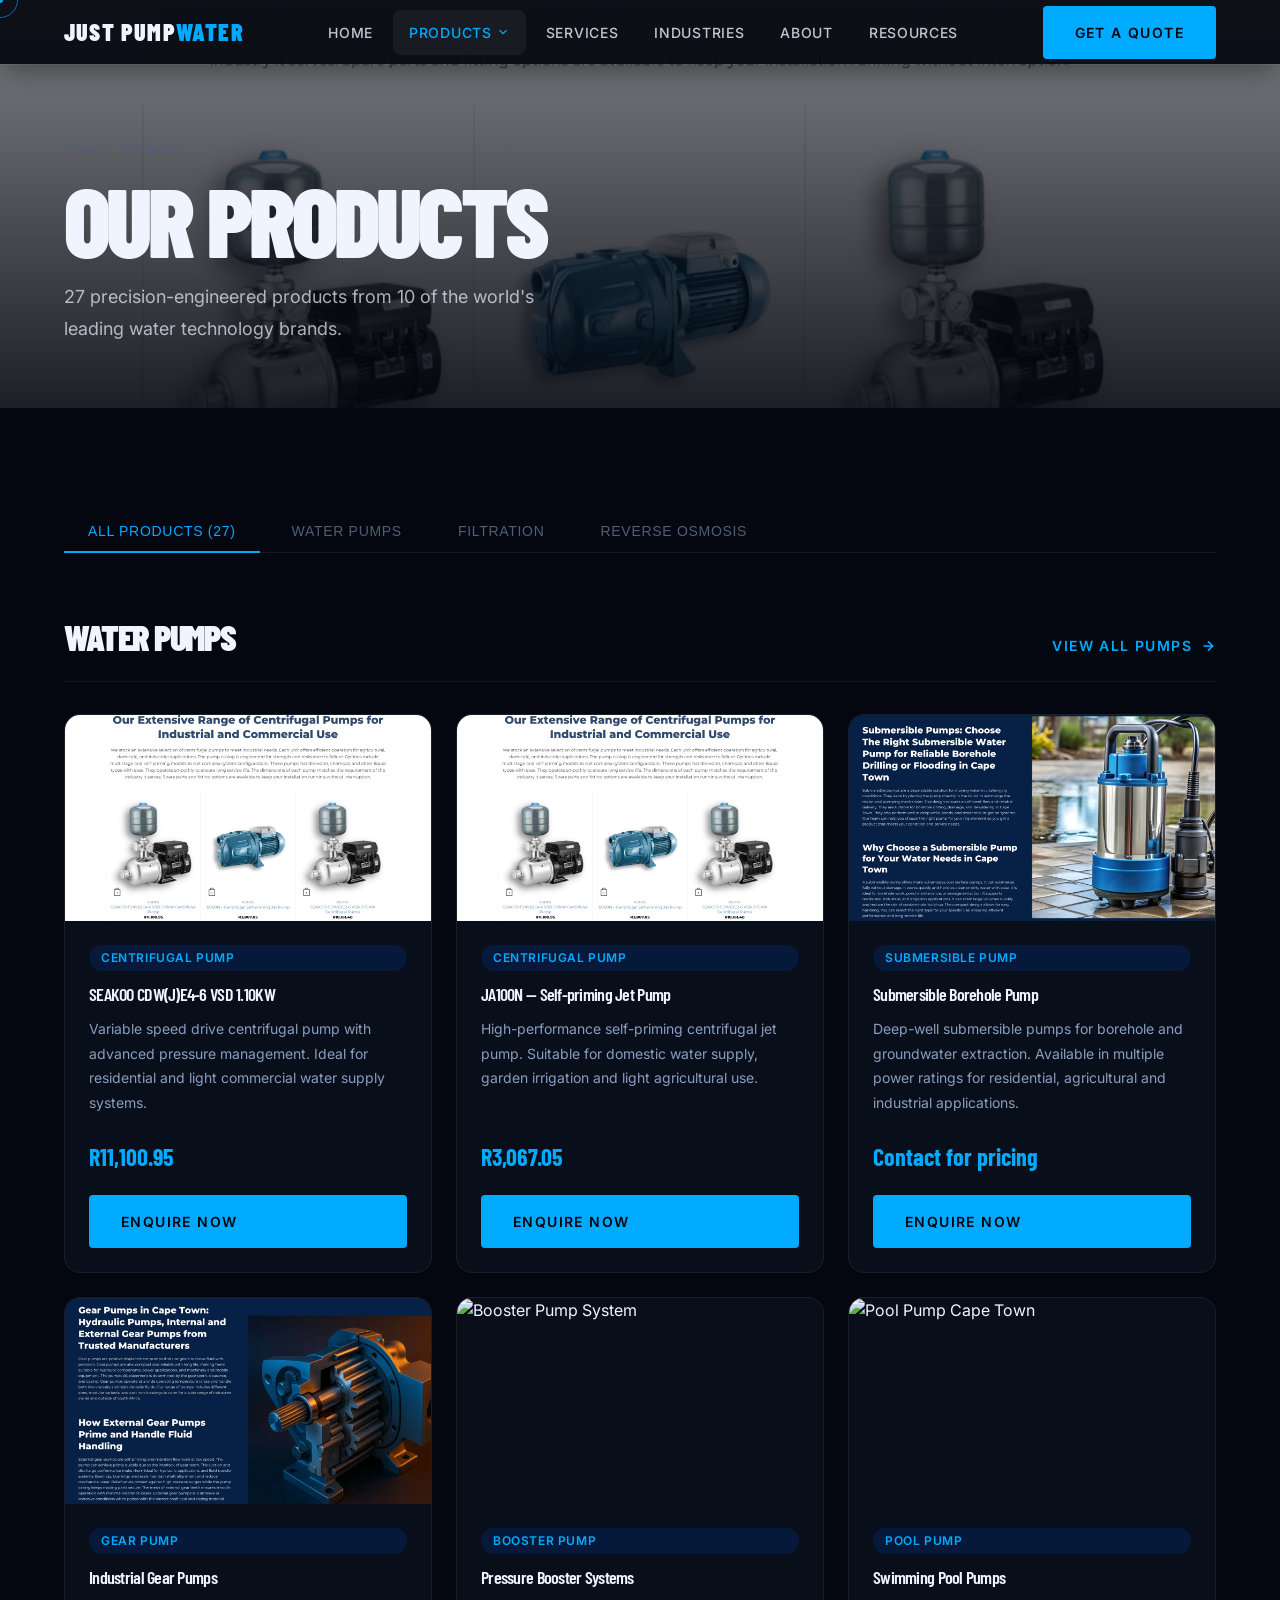
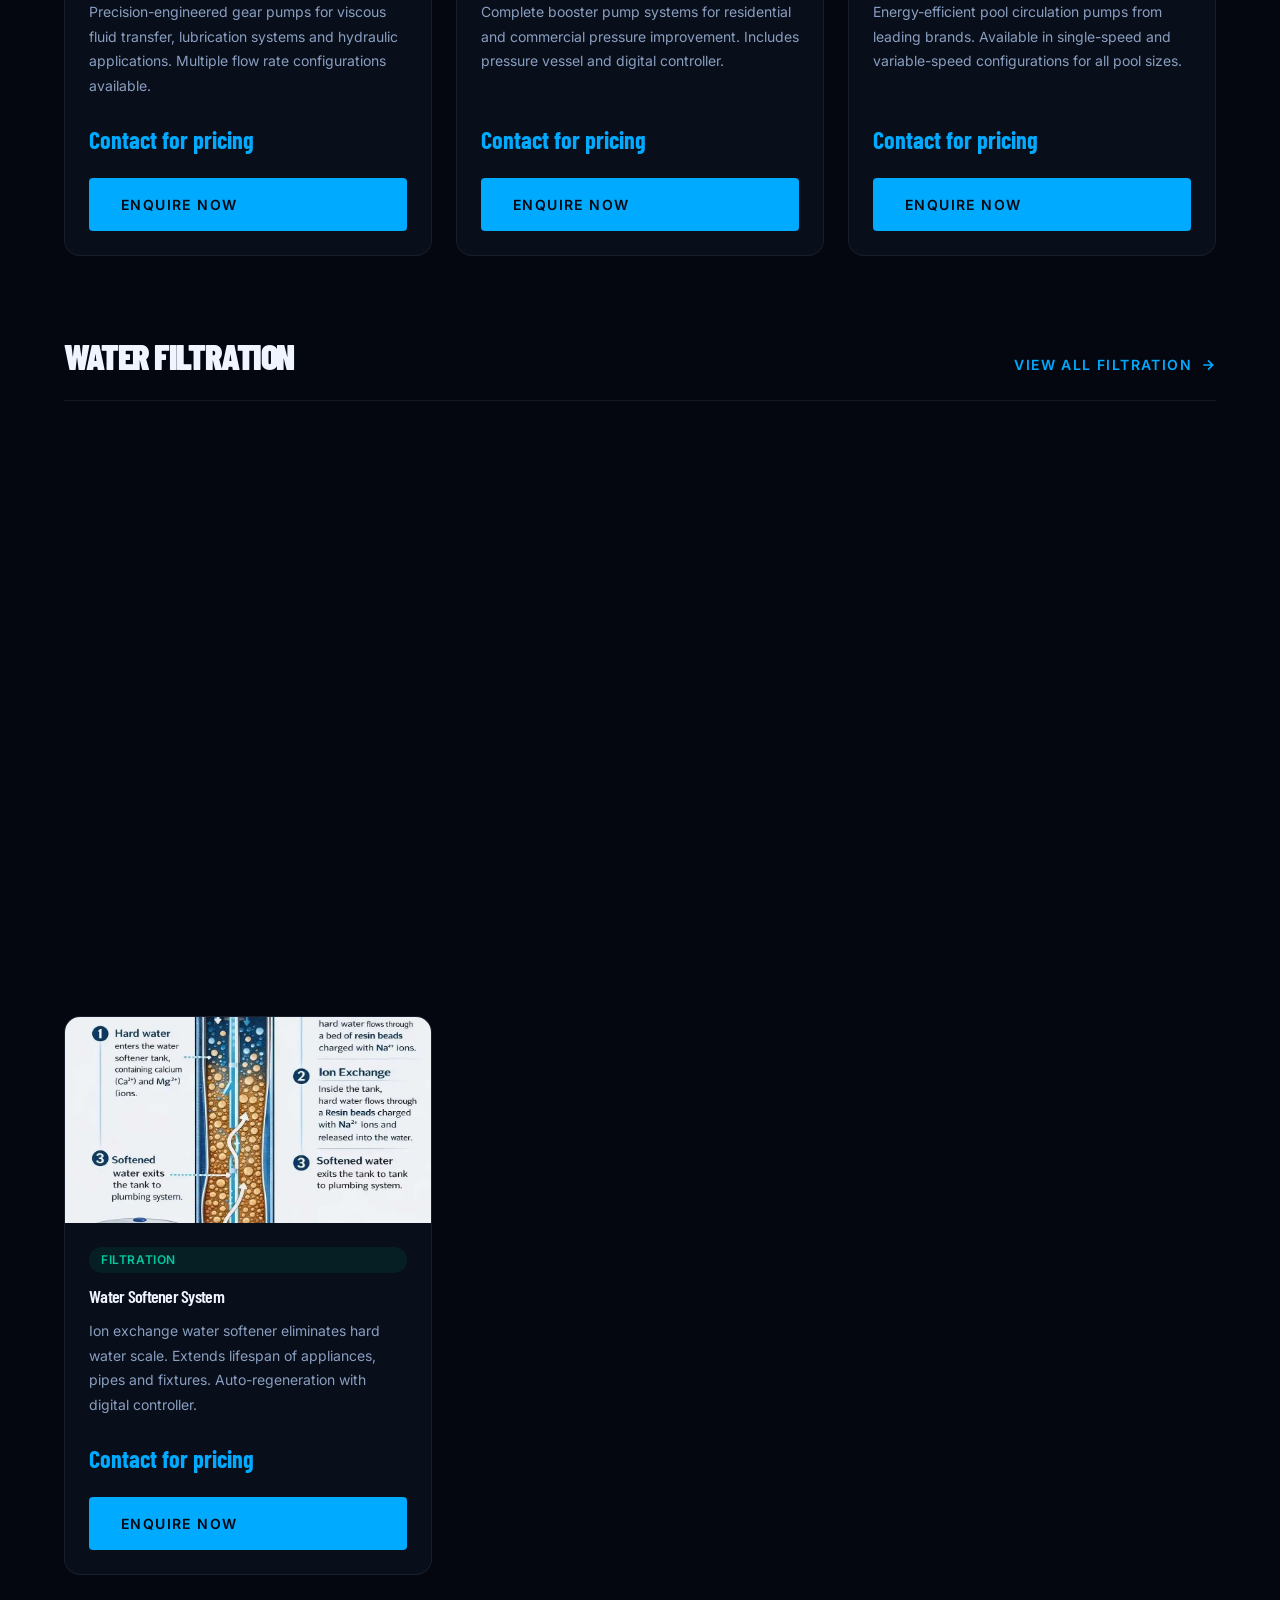
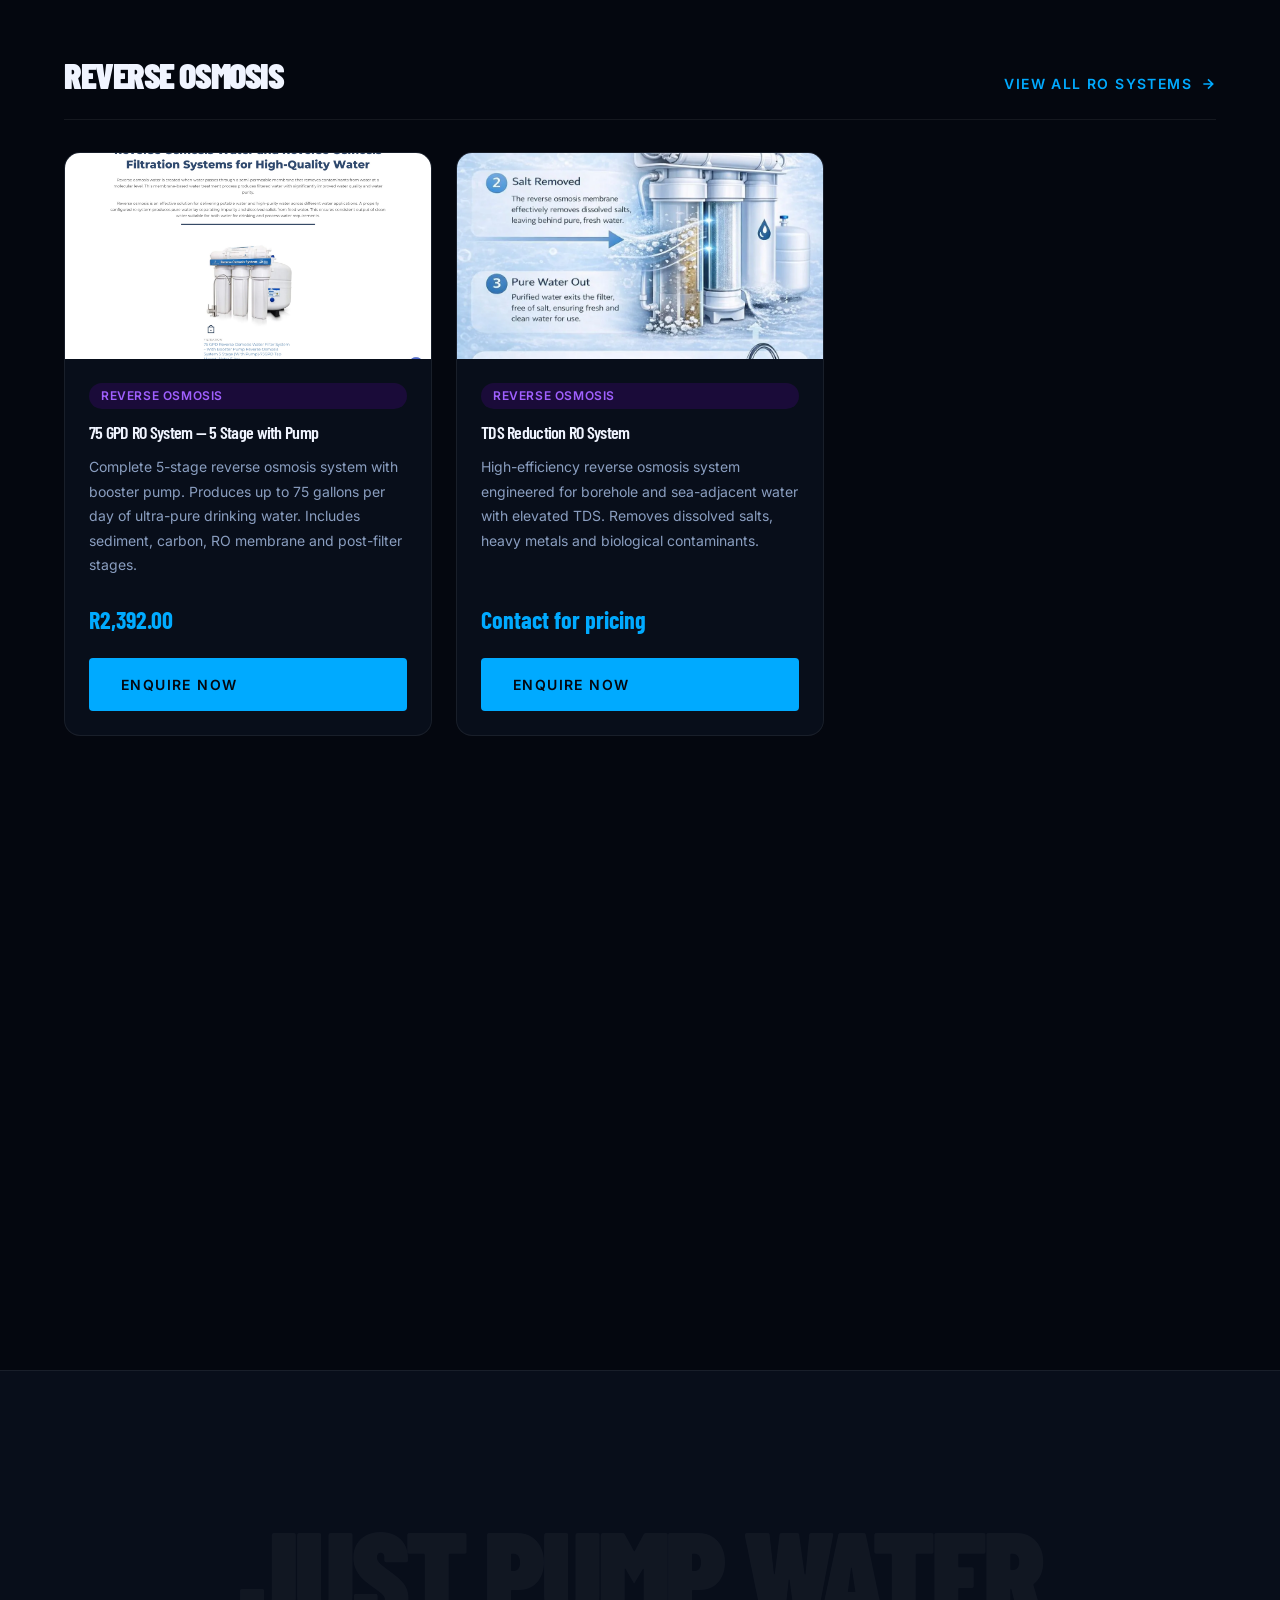
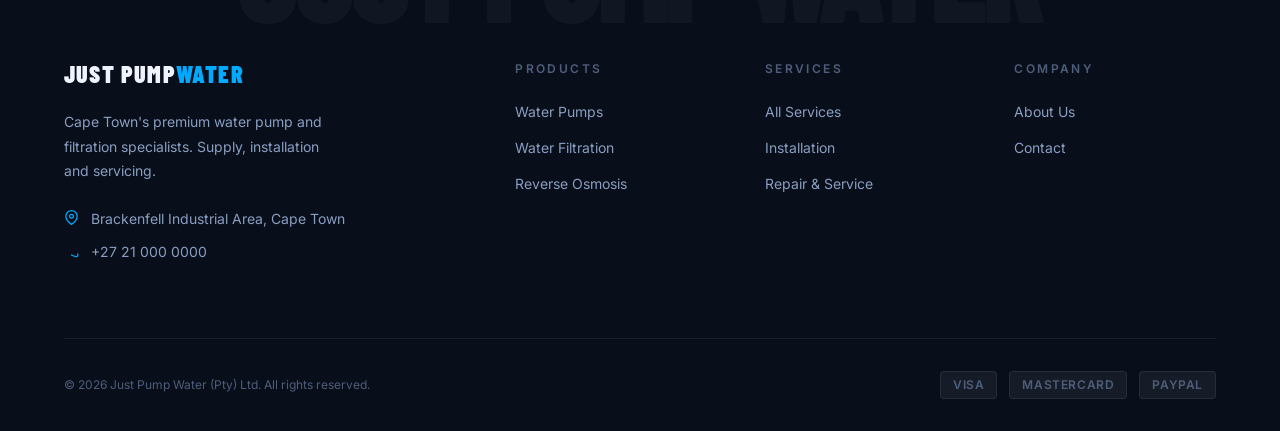
==== pages/products.html @ a29e5e4e "Add files via upload" ====
<!DOCTYPE html>
<html lang="en-ZA">
<head>
  <meta charset="UTF-8" />
  <meta name="viewport" content="width=device-width, initial-scale=1.0" />
  <title>All Products | Just Pump Water — Pumps, Filtration & Reverse Osmosis Cape Town</title>
  <meta name="description" content="Browse Just Pump Water's full product range — water pumps, filtration systems, and reverse osmosis. 27 products from 10 premium brands. Cape Town." />
  <link rel="canonical" href="https://justpumpwater.co.za/pages/products" />
  <link rel="stylesheet" href="../styles/base.css" />
  <link rel="stylesheet" href="../styles/components/navigation.css" />
  <link rel="stylesheet" href="../styles/pages/products.css" />
</head>
<body>

<div class="cursor-dot" aria-hidden="true"></div>
<div class="cursor-ring" aria-hidden="true"></div>

<!-- Header (shared) -->
<header class="site-header is-scrolled" data-header data-nav>
  <div class="container">
    <div class="header-main">
      <a href="../index.html" class="site-logo" aria-label="Just Pump Water — Home">
        <div class="logo-text">JUST PUMP<span>WATER</span></div>
      </a>
      <nav aria-label="Primary navigation">
        <ul class="primary-nav" data-nav-menu role="list">
          <li class="nav-item"><a href="../index.html" class="nav-link">Home</a></li>
          <li class="nav-item" data-dropdown>
            <a href="products.html" class="nav-link is-active" data-dropdown-trigger>Products <svg viewBox="0 0 24 24" fill="none" stroke="currentColor" stroke-width="2"><polyline points="6 9 12 15 18 9"/></svg></a>
            <div class="dropdown-panel is-wide" data-dropdown-panel>
              <a href="pumps.html" class="dropdown-item"><span class="dropdown-item-text"><span class="dropdown-item-label">Water Pumps</span><span class="dropdown-item-desc">Centrifugal, submersible, gear & more</span></span></a>
              <a href="filtration.html" class="dropdown-item"><span class="dropdown-item-text"><span class="dropdown-item-label">Water Filtration</span><span class="dropdown-item-desc">Sediment, carbon, iron removal & more</span></span></a>
              <a href="reverse-osmosis.html" class="dropdown-item"><span class="dropdown-item-text"><span class="dropdown-item-label">Reverse Osmosis</span><span class="dropdown-item-desc">High-purity water filtration systems</span></span></a>
              <a href="products.html" class="dropdown-item"><span class="dropdown-item-text"><span class="dropdown-item-label">Full Catalogue</span><span class="dropdown-item-desc">Browse all 27 products</span></span></a>
            </div>
          </li>
          <li class="nav-item"><a href="services.html" class="nav-link">Services</a></li>
          <li class="nav-item"><a href="industries.html" class="nav-link">Industries</a></li>
          <li class="nav-item"><a href="about.html" class="nav-link">About</a></li>
          <li class="nav-item"><a href="resources.html" class="nav-link">Resources</a></li>
        </ul>
      </nav>
      <div class="header-cta">
        <a href="contact.html" class="btn btn--primary">Get a Quote</a>
        <button class="nav-toggle" data-nav-toggle aria-expanded="false" aria-label="Open menu"><span></span><span></span><span></span></button>
      </div>
    </div>
  </div>
</header>

<div class="mobile-menu-overlay" data-nav-overlay></div>
<nav class="mobile-menu" aria-label="Mobile navigation">
  <div class="mobile-menu-inner">
    <div data-nav-item class="mobile-nav-item"><a href="../index.html" class="mobile-nav-link">Home</a></div>
    <div data-nav-item class="mobile-nav-item"><a href="products.html" class="mobile-nav-link">Products</a></div>
    <div data-nav-item class="mobile-nav-item"><a href="pumps.html" class="mobile-nav-link">Water Pumps</a></div>
    <div data-nav-item class="mobile-nav-item"><a href="filtration.html" class="mobile-nav-link">Filtration</a></div>
    <div data-nav-item class="mobile-nav-item"><a href="services.html" class="mobile-nav-link">Services</a></div>
    <div data-nav-item class="mobile-nav-item"><a href="about.html" class="mobile-nav-link">About</a></div>
    <div data-nav-item class="mobile-nav-item"><a href="contact.html" class="mobile-nav-link">Contact</a></div>
    <div data-nav-item class="mobile-nav-item" style="margin-top:var(--space-8)">
      <a href="contact.html" class="btn btn--primary" style="width:100%;justify-content:center">Get a Quote</a>
    </div>
  </div>
</nav>

<!-- Page Hero -->
<section class="page-hero">
  <div class="page-hero-bg">
    <img src="../website-images/Centrifugal_Pumps_Range.jpeg" alt="" aria-hidden="true" />
    <div class="page-hero-overlay"></div>
  </div>
  <div class="container page-hero-content">
    <nav class="breadcrumb" aria-label="Breadcrumb">
      <a href="../index.html">Home</a>
      <span>›</span>
      <span>Products</span>
    </nav>
    <h1 data-animate="fade-up">Our Products</h1>
    <p data-animate="fade-up" data-delay="100">
      27 precision-engineered products from 10 of the world's leading water technology brands.
    </p>
  </div>
</section>

<!-- Category Filter Tabs -->
<section class="section products-catalogue">
  <div class="container">

    <div class="catalogue-tabs" data-tabs>
      <div class="tab-list" role="tablist">
        <button class="tab-btn" data-tab="all" role="tab" aria-selected="true">All Products (27)</button>
        <button class="tab-btn" data-tab="pumps" role="tab">Water Pumps</button>
        <button class="tab-btn" data-tab="filtration" role="tab">Filtration</button>
        <button class="tab-btn" data-tab="ro" role="tab">Reverse Osmosis</button>
      </div>
    </div>

    <!-- PUMPS CATEGORY -->
    <div class="catalogue-section" id="pumps" data-animate="fade-up">
      <div class="catalogue-section-header">
        <h2>Water Pumps</h2>
        <a href="pumps.html" class="btn-arrow">
          View All Pumps
          <svg width="16" height="16" viewBox="0 0 24 24" fill="none" stroke="currentColor" stroke-width="2.5"><path d="M5 12h14M12 5l7 7-7 7"/></svg>
        </a>
      </div>

      <div class="products-grid-full" data-stagger="fade-up" data-stagger-delay="60">

        <div class="product-full-card">
          <div class="product-full-media">
            <img src="../website-images/Centrifugal_Pumps_Range.jpeg" alt="SEAKOO CDW(J)E4-6 VSD Centrifugal Pump" loading="lazy" />
          </div>
          <div class="product-full-body">
            <span class="product-full-badge">Centrifugal Pump</span>
            <h3>SEAKOO CDW(J)E4-6 VSD 1.10KW</h3>
            <p>Variable speed drive centrifugal pump with advanced pressure management. Ideal for residential and light commercial water supply systems.</p>
            <div class="product-full-price">R11,100.95</div>
            <a href="contact.html?product=seakoo-cdw-e4" class="btn btn--primary">Enquire Now</a>
          </div>
        </div>

        <div class="product-full-card">
          <div class="product-full-media">
            <img src="../website-images/Centrifugal_Pumps_Range.jpeg" alt="JA100N Self-priming Centrifugal Jet Pump" loading="lazy" />
          </div>
          <div class="product-full-body">
            <span class="product-full-badge">Centrifugal Pump</span>
            <h3>JA100N — Self-priming Jet Pump</h3>
            <p>High-performance self-priming centrifugal jet pump. Suitable for domestic water supply, garden irrigation and light agricultural use.</p>
            <div class="product-full-price">R3,067.05</div>
            <a href="contact.html?product=ja100n" class="btn btn--primary">Enquire Now</a>
          </div>
        </div>

        <div class="product-full-card">
          <div class="product-full-media">
            <img src="../website-images/Submersible_Pumps_Cape_Town.jpeg" alt="Submersible Pump Cape Town" loading="lazy" />
          </div>
          <div class="product-full-body">
            <span class="product-full-badge">Submersible Pump</span>
            <h3>Submersible Borehole Pump</h3>
            <p>Deep-well submersible pumps for borehole and groundwater extraction. Available in multiple power ratings for residential, agricultural and industrial applications.</p>
            <div class="product-full-price">Contact for pricing</div>
            <a href="contact.html?product=submersible" class="btn btn--primary">Enquire Now</a>
          </div>
        </div>

        <div class="product-full-card">
          <div class="product-full-media">
            <img src="../website-images/Gear_Pumps_Cape_Town.jpeg" alt="Gear Pump Cape Town" loading="lazy" />
          </div>
          <div class="product-full-body">
            <span class="product-full-badge">Gear Pump</span>
            <h3>Industrial Gear Pumps</h3>
            <p>Precision-engineered gear pumps for viscous fluid transfer, lubrication systems and hydraulic applications. Multiple flow rate configurations available.</p>
            <div class="product-full-price">Contact for pricing</div>
            <a href="contact.html?product=gear-pump" class="btn btn--primary">Enquire Now</a>
          </div>
        </div>

        <div class="product-full-card">
          <div class="product-full-media">
            <img src="../website-images/Booster_Pump_System.jpeg" alt="Booster Pump System" loading="lazy" />
          </div>
          <div class="product-full-body">
            <span class="product-full-badge">Booster Pump</span>
            <h3>Pressure Booster Systems</h3>
            <p>Complete booster pump systems for residential and commercial pressure improvement. Includes pressure vessel and digital controller.</p>
            <div class="product-full-price">Contact for pricing</div>
            <a href="contact.html?product=booster" class="btn btn--primary">Enquire Now</a>
          </div>
        </div>

        <div class="product-full-card">
          <div class="product-full-media">
            <img src="../website-images/Pool_Pump_Cape_Town.jpeg" alt="Pool Pump Cape Town" loading="lazy" />
          </div>
          <div class="product-full-body">
            <span class="product-full-badge">Pool Pump</span>
            <h3>Swimming Pool Pumps</h3>
            <p>Energy-efficient pool circulation pumps from leading brands. Available in single-speed and variable-speed configurations for all pool sizes.</p>
            <div class="product-full-price">Contact for pricing</div>
            <a href="contact.html?product=pool-pump" class="btn btn--primary">Enquire Now</a>
          </div>
        </div>

      </div>
    </div>

    <!-- FILTRATION CATEGORY -->
    <div class="catalogue-section" id="filtration" data-animate="fade-up">
      <div class="catalogue-section-header">
        <h2>Water Filtration</h2>
        <a href="filtration.html" class="btn-arrow">
          View All Filtration
          <svg width="16" height="16" viewBox="0 0 24 24" fill="none" stroke="currentColor" stroke-width="2.5"><path d="M5 12h14M12 5l7 7-7 7"/></svg>
        </a>
      </div>

      <div class="products-grid-full" data-stagger="fade-up" data-stagger-delay="60">

        <div class="product-full-card">
          <div class="product-full-media">
            <img src="../website-images/Iron_Removal_Filter.webp" alt="Iron Removal Filter" loading="lazy" />
          </div>
          <div class="product-full-body">
            <span class="product-full-badge product-full-badge--filtration">Filtration</span>
            <h3>Iron Removal Filter</h3>
            <p>Oxidising media filter removes dissolved iron, manganese and hydrogen sulphide from borehole water. Restores water clarity and protects downstream equipment.</p>
            <div class="product-full-price">Contact for pricing</div>
            <a href="contact.html?product=iron-removal" class="btn btn--primary">Enquire Now</a>
          </div>
        </div>

        <div class="product-full-card">
          <div class="product-full-media">
            <img src="../website-images/Sediment_Water_Filters.webp" alt="Sediment Water Filters" loading="lazy" />
          </div>
          <div class="product-full-body">
            <span class="product-full-badge product-full-badge--filtration">Filtration</span>
            <h3>Pleated Sediment Filters — 5 Micron</h3>
            <p>High-capacity pleated sediment filter cartridges. Removes particles, silt, sand and rust. Available in 5, 10, 20 and 50 micron ratings.</p>
            <div class="product-full-price">From R52.90</div>
            <a href="contact.html?product=sediment-filter" class="btn btn--primary">Enquire Now</a>
          </div>
        </div>

        <div class="product-full-card">
          <div class="product-full-media">
            <img src="../website-images/Activated_Carbon_Filter_Layers.jpeg" alt="Activated Carbon Filter" loading="lazy" />
          </div>
          <div class="product-full-body">
            <span class="product-full-badge product-full-badge--filtration">Filtration</span>
            <h3>Activated Carbon Block Filter</h3>
            <p>Multi-layer activated carbon filter removes chlorine, chloramines, taste, odour and organic compounds. Improves water quality for drinking and cooking.</p>
            <div class="product-full-price">Contact for pricing</div>
            <a href="contact.html?product=carbon-filter" class="btn btn--primary">Enquire Now</a>
          </div>
        </div>

        <div class="product-full-card">
          <div class="product-full-media">
            <img src="../website-images/Water_Softener_How_It_Works.webp" alt="Water Softener" loading="lazy" />
          </div>
          <div class="product-full-body">
            <span class="product-full-badge product-full-badge--filtration">Filtration</span>
            <h3>Water Softener System</h3>
            <p>Ion exchange water softener eliminates hard water scale. Extends lifespan of appliances, pipes and fixtures. Auto-regeneration with digital controller.</p>
            <div class="product-full-price">Contact for pricing</div>
            <a href="contact.html?product=water-softener" class="btn btn--primary">Enquire Now</a>
          </div>
        </div>

      </div>
    </div>

    <!-- REVERSE OSMOSIS CATEGORY -->
    <div class="catalogue-section" id="reverse-osmosis-section" data-animate="fade-up">
      <div class="catalogue-section-header">
        <h2>Reverse Osmosis</h2>
        <a href="reverse-osmosis.html" class="btn-arrow">
          View All RO Systems
          <svg width="16" height="16" viewBox="0 0 24 24" fill="none" stroke="currentColor" stroke-width="2.5"><path d="M5 12h14M12 5l7 7-7 7"/></svg>
        </a>
      </div>

      <div class="products-grid-full" data-stagger="fade-up" data-stagger-delay="60">

        <div class="product-full-card">
          <div class="product-full-media">
            <img src="../website-images/Reverse_Osmosis_System_75GPD.jpeg" alt="75 GPD Reverse Osmosis System" loading="lazy" />
          </div>
          <div class="product-full-body">
            <span class="product-full-badge product-full-badge--ro">Reverse Osmosis</span>
            <h3>75 GPD RO System — 5 Stage with Pump</h3>
            <p>Complete 5-stage reverse osmosis system with booster pump. Produces up to 75 gallons per day of ultra-pure drinking water. Includes sediment, carbon, RO membrane and post-filter stages.</p>
            <div class="product-full-price">R2,392.00</div>
            <a href="contact.html?product=ro-75gpd" class="btn btn--primary">Enquire Now</a>
          </div>
        </div>

        <div class="product-full-card">
          <div class="product-full-media">
            <img src="../website-images/Reverse_Osmosis_Salt_Removal.webp" alt="Reverse Osmosis Salt Removal" loading="lazy" />
          </div>
          <div class="product-full-body">
            <span class="product-full-badge product-full-badge--ro">Reverse Osmosis</span>
            <h3>TDS Reduction RO System</h3>
            <p>High-efficiency reverse osmosis system engineered for borehole and sea-adjacent water with elevated TDS. Removes dissolved salts, heavy metals and biological contaminants.</p>
            <div class="product-full-price">Contact for pricing</div>
            <a href="contact.html?product=ro-tds" class="btn btn--primary">Enquire Now</a>
          </div>
        </div>

      </div>
    </div>

  </div>
</section>

<!-- CTA -->
<section class="section section--dark" style="text-align:center">
  <div class="container" style="max-width:640px">
    <span class="label" data-animate="fade-up">Not sure what you need?</span>
    <h2 data-animate="fade-up" data-delay="100">We'll Help You Choose</h2>
    <p data-animate="fade-up" data-delay="200" style="color:var(--color-text-secondary);margin:var(--space-4) 0 var(--space-8)">
      Our technical team has 20+ years of experience matching the right products to
      each application. Get in touch for a free consultation.
    </p>
    <a href="contact.html" class="btn btn--primary btn--lg" data-animate="fade-up" data-delay="300">Get Free Technical Advice</a>
  </div>
</section>

<!-- Footer -->
<footer class="site-footer">
  <div class="footer-statement" aria-hidden="true"><div class="footer-statement-text">JUST PUMP WATER</div></div>
  <div class="container">
    <div class="footer-grid">
      <div class="footer-brand-col">
        <div class="logo-text" style="margin-bottom:var(--space-6)">JUST PUMP<span>WATER</span></div>
        <p class="footer-tagline">Cape Town's premium water pump and filtration specialists. Supply, installation and servicing.</p>
        <div>
          <div class="footer-contact-item"><svg width="15" height="15" viewBox="0 0 24 24" fill="none" stroke="currentColor" stroke-width="2"><path d="M21 10c0 7-9 13-9 13s-9-6-9-13a9 9 0 0118 0z"/><circle cx="12" cy="10" r="3"/></svg>Brackenfell Industrial Area, Cape Town</div>
          <div class="footer-contact-item"><svg width="15" height="15" viewBox="0 0 24 24" fill="none" stroke="currentColor" stroke-width="2"><path d="M22 16.92v3a2 2 0 01-2.18 2 19.79 19.79 0 01-8.63-3.07"/></svg><a href="tel:+27210000000">+27 21 000 0000</a></div>
        </div>
      </div>
      <div>
        <h3 class="footer-col-title">Products</h3>
        <ul class="footer-links">
          <li><a href="pumps.html">Water Pumps</a></li>
          <li><a href="filtration.html">Water Filtration</a></li>
          <li><a href="reverse-osmosis.html">Reverse Osmosis</a></li>
        </ul>
      </div>
      <div>
        <h3 class="footer-col-title">Services</h3>
        <ul class="footer-links">
          <li><a href="services.html">All Services</a></li>
          <li><a href="services.html#installation">Installation</a></li>
          <li><a href="services.html#repair">Repair & Service</a></li>
        </ul>
      </div>
      <div>
        <h3 class="footer-col-title">Company</h3>
        <ul class="footer-links">
          <li><a href="about.html">About Us</a></li>
          <li><a href="contact.html">Contact</a></li>
        </ul>
      </div>
    </div>
    <div class="footer-bottom">
      <p class="footer-copy">© 2026 Just Pump Water (Pty) Ltd. All rights reserved.</p>
      <div class="footer-payment">
        <span class="payment-badge">VISA</span>
        <span class="payment-badge">MASTERCARD</span>
        <span class="payment-badge">PAYPAL</span>
      </div>
    </div>
  </div>
</footer>

<a href="https://wa.me/27210000000" class="whatsapp-float" data-whatsapp target="_blank" rel="noopener" aria-label="Chat on WhatsApp">
  <svg width="26" height="26" viewBox="0 0 24 24" fill="currentColor"><path d="M17.472 14.382c-.297-.149-1.758-.867-2.03-.967-.273-.099-.471-.148-.67.15-.197.297-.767.966-.94 1.164-.173.199-.347.223-.644.075-.297-.15-1.255-.463-2.39-1.475-.883-.788-1.48-1.761-1.653-2.059-.173-.297-.018-.458.13-.606.134-.133.298-.347.446-.52.149-.174.198-.298.298-.497.099-.198.05-.371-.025-.52-.075-.149-.669-1.612-.916-2.207-.242-.579-.487-.5-.669-.51-.173-.008-.371-.01-.57-.01-.198 0-.52.074-.792.372-.272.297-1.04 1.016-1.04 2.479 0 1.462 1.065 2.875 1.213 3.074.149.198 2.096 3.2 5.077 4.487.709.306 1.262.489 1.694.625.712.227 1.36.195 1.871.118.571-.085 1.758-.719 2.006-1.413.248-.694.248-1.289.173-1.413-.074-.124-.272-.198-.57-.347m-5.421 7.403h-.004a9.87 9.87 0 01-5.031-1.378l-.361-.214-3.741.982.998-3.648-.235-.374a9.86 9.86 0 01-1.51-5.26c.001-5.45 4.436-9.884 9.888-9.884 2.64 0 5.122 1.03 6.988 2.898a9.825 9.825 0 012.893 6.994c-.003 5.45-4.437 9.884-9.885 9.884m8.413-18.297A11.815 11.815 0 0012.05 0C5.495 0 .16 5.335.157 11.892c0 2.096.547 4.142 1.588 5.945L.057 24l6.305-1.654a11.882 11.882 0 005.683 1.448h.005c6.554 0 11.89-5.335 11.893-11.893a11.821 11.821 0 00-3.48-8.413z"/></svg>
</a>

<script src="../scripts/scroll-animations.js" type="module"></script>
<script src="../scripts/navigation.js" type="module"></script>
<script src="../scripts/main.js" type="module"></script>
</body>
</html>
---- styles/base.css ----
/**
 * base.css
 * Just Pump Water — Base Reset & Global Styles
 */

@import url('https://fonts.googleapis.com/css2?family=Barlow+Condensed:ital,wght@0,300;0,400;0,600;0,700;0,900;1,700&family=Inter:wght@300;400;500;600;700&display=swap');
@import './design-tokens.css';

/* ─── Reset ──────────────────────────────────────────────────── */

*, *::before, *::after {
  box-sizing: border-box;
  margin: 0;
  padding: 0;
}

html {
  font-size: 16px;
  scroll-behavior: smooth;
  -webkit-text-size-adjust: 100%;
  text-rendering: optimizeLegibility;
  -webkit-font-smoothing: antialiased;
  -moz-osx-font-smoothing: grayscale;
}

body {
  font-family: var(--font-body);
  font-size: var(--text-base);
  font-weight: var(--weight-regular);
  line-height: var(--leading-normal);
  color: var(--color-text);
  background-color: var(--color-bg);
  overflow-x: hidden;
  cursor: none; /* Custom cursor active */
}

/* ─── Custom Cursor ───────────────────────────────────────────── */

.cursor-dot,
.cursor-ring {
  position: fixed;
  top: 0;
  left: 0;
  pointer-events: none;
  z-index: var(--z-toast);
  transform: translate(-50%, -50%);
  transition: opacity var(--duration-base) var(--ease-out);
}

.cursor-dot {
  width: 6px;
  height: 6px;
  background: var(--color-accent);
  border-radius: var(--radius-full);
}

.cursor-ring {
  width: 36px;
  height: 36px;
  border: 1.5px solid rgba(0, 170, 255, 0.6);
  border-radius: var(--radius-full);
  transition: width var(--duration-base) var(--ease-out),
              height var(--duration-base) var(--ease-out),
              background var(--duration-base) var(--ease-out),
              opacity var(--duration-base) var(--ease-out);
}

.cursor-ring.cursor-hover {
  width: 60px;
  height: 60px;
  background: rgba(0, 170, 255, 0.08);
  border-color: var(--color-accent);
}

body:not(.cursor-active) .cursor-dot,
body:not(.cursor-active) .cursor-ring {
  opacity: 0;
}

/* ─── Selection ───────────────────────────────────────────────── */

::selection {
  background: var(--color-accent);
  color: var(--color-bg);
}

/* ─── Scrollbar ───────────────────────────────────────────────── */

::-webkit-scrollbar {
  width: 6px;
}

::-webkit-scrollbar-track {
  background: var(--color-surface);
}

::-webkit-scrollbar-thumb {
  background: var(--color-brand);
  border-radius: var(--radius-full);
}

::-webkit-scrollbar-thumb:hover {
  background: var(--color-accent);
}

/* ─── Typography ──────────────────────────────────────────────── */

h1, h2, h3, h4, h5, h6 {
  font-family: var(--font-display);
  font-weight: var(--weight-bold);
  line-height: var(--leading-tight);
  letter-spacing: var(--tracking-tight);
  color: var(--color-text);
}

h1 { font-size: clamp(var(--text-5xl), 7vw, var(--text-8xl)); }
h2 { font-size: clamp(var(--text-4xl), 5vw, var(--text-6xl)); }
h3 { font-size: clamp(var(--text-2xl), 3vw, var(--text-4xl)); }
h4 { font-size: clamp(var(--text-xl), 2.5vw, var(--text-3xl)); }
h5 { font-size: clamp(var(--text-lg), 2vw, var(--text-2xl)); }
h6 { font-size: var(--text-lg); }

p {
  line-height: var(--leading-relaxed);
  color: var(--color-text-secondary);
}

a {
  color: inherit;
  text-decoration: none;
  cursor: none;
}

img, video {
  display: block;
  max-width: 100%;
}

/* ─── Layout Utilities ────────────────────────────────────────── */

.container {
  width: 100%;
  max-width: var(--container-max);
  margin-left: auto;
  margin-right: auto;
  padding-left: var(--section-px);
  padding-right: var(--section-px);
}

.container--wide {
  max-width: var(--container-wide);
}

.container--full {
  max-width: 100%;
  padding-left: 0;
  padding-right: 0;
}

.section {
  padding-top: var(--section-py);
  padding-bottom: var(--section-py);
  position: relative;
}

.section--dark {
  background-color: var(--color-bg);
}

.section--surface {
  background-color: var(--color-surface);
}

/* ─── Label / Eyebrow Text ────────────────────────────────────── */

.label {
  font-family: var(--font-body);
  font-size: var(--text-xs);
  font-weight: var(--weight-semibold);
  letter-spacing: var(--tracking-widest);
  text-transform: uppercase;
  color: var(--color-accent);
}

/* ─── Dividers ────────────────────────────────────────────────── */

.divider {
  width: 60px;
  height: 2px;
  background: linear-gradient(to right, var(--color-accent), transparent);
  margin: var(--space-6) 0;
}

/* ─── Buttons ─────────────────────────────────────────────────── */

.btn {
  display: inline-flex;
  align-items: center;
  gap: var(--space-3);
  font-family: var(--font-body);
  font-size: var(--text-sm);
  font-weight: var(--weight-semibold);
  letter-spacing: var(--tracking-wider);
  text-transform: uppercase;
  padding: var(--space-4) var(--space-8);
  border-radius: var(--radius-sm);
  border: none;
  cursor: none;
  transition: var(--transition-base);
  white-space: nowrap;
  position: relative;
  overflow: hidden;
}

.btn::after {
  content: '';
  position: absolute;
  inset: 0;
  background: rgba(255,255,255,0.08);
  opacity: 0;
  transition: opacity var(--duration-fast) var(--ease-out);
}

.btn:hover::after {
  opacity: 1;
}

.btn--primary {
  background: var(--color-accent);
  color: var(--color-bg);
}

.btn--primary:hover {
  background: var(--color-accent-bright);
  box-shadow: 0 0 24px rgba(0, 170, 255, 0.4);
  transform: translateY(-2px);
}

.btn--ghost {
  background: transparent;
  color: var(--color-text);
  border: 1px solid var(--color-border-strong);
}

.btn--ghost:hover {
  border-color: var(--color-accent);
  color: var(--color-accent);
  transform: translateY(-2px);
}

.btn--brand {
  background: var(--color-brand);
  color: var(--color-text);
}

.btn--brand:hover {
  background: var(--color-brand-light);
  box-shadow: var(--shadow-brand);
  transform: translateY(-2px);
}

.btn-arrow {
  display: inline-flex;
  align-items: center;
  gap: var(--space-2);
  font-size: var(--text-sm);
  font-weight: var(--weight-semibold);
  letter-spacing: var(--tracking-wider);
  text-transform: uppercase;
  color: var(--color-accent);
  transition: var(--transition-base);
  cursor: none;
}

.btn-arrow svg {
  transition: transform var(--duration-base) var(--ease-out);
}

.btn-arrow:hover {
  color: var(--color-accent-bright);
}

.btn-arrow:hover svg {
  transform: translateX(6px);
}

/* ─── Utility Classes ─────────────────────────────────────────── */

.visually-hidden {
  position: absolute;
  width: 1px;
  height: 1px;
  padding: 0;
  margin: -1px;
  overflow: hidden;
  clip: rect(0,0,0,0);
  white-space: nowrap;
  border: 0;
}

.text-accent   { color: var(--color-accent); }
.text-brand    { color: var(--color-brand); }
.text-muted    { color: var(--color-text-secondary); }
.text-center   { text-align: center; }
.text-upper    { text-transform: uppercase; }
.text-condensed { font-family: var(--font-display); }

.flex          { display: flex; }
.flex-col      { flex-direction: column; }
.items-center  { align-items: center; }
.justify-center{ justify-content: center; }
.justify-between{ justify-content: space-between; }
.gap-4         { gap: var(--space-4); }
.gap-8         { gap: var(--space-8); }

.grid-2 {
  display: grid;
  grid-template-columns: var(--grid-cols-2);
  gap: var(--grid-gap);
}

.grid-3 {
  display: grid;
  grid-template-columns: var(--grid-cols-3);
  gap: var(--grid-gap);
}

.grid-4 {
  display: grid;
  grid-template-columns: var(--grid-cols-4);
  gap: var(--grid-gap);
}

/* ─── Noise / Grain Texture Overlay ──────────────────────────── */

.noise-overlay::after {
  content: '';
  position: absolute;
  inset: 0;
  background-image: url("data:image/svg+xml,%3Csvg viewBox='0 0 256 256' xmlns='http://www.w3.org/2000/svg'%3E%3Cfilter id='noise'%3E%3CfeTurbulence type='fractalNoise' baseFrequency='0.9' numOctaves='4' stitchTiles='stitch'/%3E%3C/filter%3E%3Crect width='100%25' height='100%25' filter='url(%23noise)' opacity='0.03'/%3E%3C/svg%3E");
  pointer-events: none;
  z-index: 1;
  opacity: 0.4;
}

/* ─── Glow Lines / Decorative ─────────────────────────────────── */

.glow-line {
  position: absolute;
  height: 1px;
  background: linear-gradient(
    to right,
    transparent,
    var(--color-accent-glow),
    transparent
  );
  pointer-events: none;
}

/* ─── Responsive Media Queries ────────────────────────────────── */

@media (max-width: 1280px) {
  .grid-4 { grid-template-columns: repeat(3, 1fr); }
}

@media (max-width: 1024px) {
  .grid-4 { grid-template-columns: repeat(2, 1fr); }
  .grid-3 { grid-template-columns: repeat(2, 1fr); }
}

@media (max-width: 768px) {
  .grid-4,
  .grid-3,
  .grid-2 { grid-template-columns: 1fr; }
  body { cursor: auto; }
  .cursor-dot, .cursor-ring { display: none; }
  a, .btn { cursor: pointer; }
}
---- styles/components/navigation.css ----
/**
 * navigation.css
 * Just Pump Water — Navigation Component
 */

/* ─── Header Wrapper ─────────────────────────────────────────── */

.site-header {
  position: fixed;
  top: 0;
  left: 0;
  right: 0;
  z-index: var(--z-sticky);
  transition: background var(--duration-slow) var(--ease-out),
              transform var(--duration-base) var(--ease-out),
              padding var(--duration-slow) var(--ease-out),
              box-shadow var(--duration-slow) var(--ease-out);
  padding: 0;
}

/* Transparent over hero */
.site-header:not(.is-scrolled) {
  background: transparent;
}

/* Dark + blur on scroll */
.site-header.is-scrolled {
  background: rgba(4, 7, 15, 0.92);
  backdrop-filter: blur(20px);
  -webkit-backdrop-filter: blur(20px);
  box-shadow: 0 1px 0 var(--color-border), 0 4px 32px rgba(0,0,0,0.5);
}

/* Hide on scroll down */
.site-header.is-hidden {
  transform: translateY(-100%);
}

/* ─── Top Bar ────────────────────────────────────────────────── */

.header-topbar {
  background: rgba(0, 70, 184, 0.15);
  border-bottom: 1px solid rgba(0, 170, 255, 0.1);
  padding: var(--space-2) 0;
  transition: opacity var(--duration-slow) var(--ease-out),
              height var(--duration-slow) var(--ease-out);
  overflow: hidden;
}

.site-header.is-scrolled .header-topbar {
  opacity: 0;
  height: 0;
  padding: 0;
  pointer-events: none;
}

.topbar-inner {
  display: flex;
  align-items: center;
  justify-content: space-between;
  gap: var(--space-4);
}

.topbar-left {
  display: flex;
  align-items: center;
  gap: var(--space-6);
  font-size: var(--text-xs);
  color: var(--color-text-secondary);
}

.topbar-item {
  display: flex;
  align-items: center;
  gap: var(--space-2);
}

.topbar-item svg {
  color: var(--color-accent);
  flex-shrink: 0;
}

.topbar-item a:hover {
  color: var(--color-accent);
}

.topbar-right {
  display: flex;
  align-items: center;
  gap: var(--space-4);
}

.topbar-phone {
  display: flex;
  align-items: center;
  gap: var(--space-2);
  font-size: var(--text-sm);
  font-weight: var(--weight-semibold);
  color: var(--color-accent);
  letter-spacing: var(--tracking-wide);
  transition: var(--transition-fast);
}

.topbar-phone:hover {
  color: var(--color-accent-bright);
}

/* ─── Main Nav Bar ───────────────────────────────────────────── */

.header-main {
  display: flex;
  align-items: center;
  justify-content: space-between;
  height: 72px;
  gap: var(--space-8);
}

.site-header.is-scrolled .header-main {
  height: 64px;
}

/* ─── Logo ───────────────────────────────────────────────────── */

.site-logo {
  flex-shrink: 0;
  display: flex;
  align-items: center;
  gap: var(--space-3);
}

.site-logo img {
  height: 40px;
  width: auto;
  transition: var(--transition-base);
}

.site-header.is-scrolled .site-logo img {
  height: 36px;
}

/* Text fallback logo */
.logo-text {
  font-family: var(--font-display);
  font-size: var(--text-2xl);
  font-weight: var(--weight-black);
  letter-spacing: var(--tracking-wide);
  text-transform: uppercase;
  color: var(--color-text);
  line-height: 1;
}

.logo-text span {
  color: var(--color-accent);
}

/* ─── Primary Nav ────────────────────────────────────────────── */

.primary-nav {
  display: flex;
  align-items: center;
  gap: var(--space-1);
  list-style: none;
}

.nav-item {
  position: relative;
}

.nav-link {
  display: flex;
  align-items: center;
  gap: var(--space-1);
  padding: var(--space-3) var(--space-4);
  font-size: var(--text-sm);
  font-weight: var(--weight-medium);
  letter-spacing: var(--tracking-wide);
  text-transform: uppercase;
  color: rgba(240, 244, 255, 0.8);
  border-radius: var(--radius-md);
  transition: var(--transition-fast);
  white-space: nowrap;
}

.nav-link:hover,
.nav-link.is-active {
  color: var(--color-text);
  background: rgba(255, 255, 255, 0.05);
}

.nav-link.is-active {
  color: var(--color-accent);
}

.nav-link svg {
  width: 14px;
  height: 14px;
  transition: transform var(--duration-fast) var(--ease-out);
}

.nav-item:hover .nav-link svg {
  transform: rotate(180deg);
}

/* ─── Dropdown Panel ─────────────────────────────────────────── */

.dropdown-panel {
  position: absolute;
  top: calc(100% + 8px);
  left: 50%;
  transform: translateX(-50%) translateY(-8px);
  min-width: 240px;
  background: var(--color-surface-elevated);
  border: 1px solid var(--color-border);
  border-radius: var(--radius-lg);
  padding: var(--space-3);
  opacity: 0;
  visibility: hidden;
  transition: opacity var(--duration-base) var(--ease-out),
              transform var(--duration-base) var(--ease-out),
              visibility var(--duration-base);
  box-shadow: var(--shadow-xl);
  backdrop-filter: blur(20px);
}

.dropdown-panel.is-wide {
  min-width: 560px;
  display: grid;
  grid-template-columns: 1fr 1fr;
  gap: var(--space-2);
}

.dropdown-item {
  display: flex;
  align-items: center;
  gap: var(--space-3);
  padding: var(--space-3) var(--space-4);
  border-radius: var(--radius-md);
  font-size: var(--text-sm);
  color: var(--color-text-secondary);
  transition: var(--transition-fast);
}

.dropdown-item:hover {
  background: rgba(0, 170, 255, 0.08);
  color: var(--color-text);
}

.dropdown-item-icon {
  width: 32px;
  height: 32px;
  border-radius: var(--radius-sm);
  background: rgba(0, 170, 255, 0.1);
  display: flex;
  align-items: center;
  justify-content: center;
  flex-shrink: 0;
  color: var(--color-accent);
}

.dropdown-item-text {
  flex: 1;
}

.dropdown-item-label {
  display: block;
  font-weight: var(--weight-medium);
  color: var(--color-text);
  font-size: var(--text-sm);
  margin-bottom: 2px;
}

.dropdown-item-desc {
  display: block;
  font-size: var(--text-xs);
  color: var(--color-text-muted);
}

/* ─── Header CTA ─────────────────────────────────────────────── */

.header-cta {
  display: flex;
  align-items: center;
  gap: var(--space-4);
  flex-shrink: 0;
}

/* ─── Mobile Toggle ──────────────────────────────────────────── */

.nav-toggle {
  display: none;
  flex-direction: column;
  justify-content: center;
  gap: 5px;
  width: 36px;
  height: 36px;
  background: none;
  border: none;
  cursor: none;
  padding: 4px;
}

.nav-toggle span {
  display: block;
  height: 2px;
  background: var(--color-text);
  border-radius: var(--radius-full);
  transition: var(--transition-base);
  transform-origin: center;
}

.nav-toggle[aria-expanded="true"] span:nth-child(1) {
  transform: translateY(7px) rotate(45deg);
}
.nav-toggle[aria-expanded="true"] span:nth-child(2) {
  opacity: 0;
  transform: scaleX(0);
}
.nav-toggle[aria-expanded="true"] span:nth-child(3) {
  transform: translateY(-7px) rotate(-45deg);
}

/* ─── Mobile Menu ────────────────────────────────────────────── */

.mobile-menu-overlay {
  display: none;
  position: fixed;
  inset: 0;
  background: rgba(4, 7, 15, 0.8);
  backdrop-filter: blur(4px);
  z-index: calc(var(--z-sticky) - 1);
  opacity: 0;
  transition: opacity var(--duration-base) var(--ease-out);
}

.mobile-menu-overlay.is-visible {
  opacity: 1;
}

.mobile-menu {
  position: fixed;
  top: 0;
  right: 0;
  bottom: 0;
  width: min(380px, 90vw);
  background: var(--color-surface);
  border-left: 1px solid var(--color-border);
  z-index: var(--z-sticky);
  transform: translateX(100%);
  transition: transform var(--duration-slow) var(--ease-out);
  overflow-y: auto;
  padding: var(--space-24) var(--space-8) var(--space-8);
}

.mobile-menu.is-open {
  transform: translateX(0);
}

.mobile-nav-item {
  opacity: 0;
  transform: translateX(20px);
  transition: opacity var(--duration-base) var(--ease-out),
              transform var(--duration-base) var(--ease-out);
}

.mobile-nav-item.is-visible {
  opacity: 1;
  transform: translateX(0);
}

.mobile-nav-link {
  display: block;
  padding: var(--space-4) 0;
  font-family: var(--font-display);
  font-size: var(--text-3xl);
  font-weight: var(--weight-bold);
  text-transform: uppercase;
  letter-spacing: var(--tracking-tight);
  color: var(--color-text);
  border-bottom: 1px solid var(--color-border);
  transition: var(--transition-fast);
}

.mobile-nav-link:hover {
  color: var(--color-accent);
  padding-left: var(--space-4);
}

/* ─── Footer ─────────────────────────────────────────────────── */

.site-footer {
  background: var(--color-surface);
  border-top: 1px solid var(--color-border);
  padding-top: var(--space-20);
  padding-bottom: var(--space-8);
}

.footer-grid {
  display: grid;
  grid-template-columns: 2fr 1fr 1fr 1fr;
  gap: var(--space-12);
  margin-bottom: var(--space-16);
}

.footer-brand-col {}

.footer-logo {
  height: 36px;
  width: auto;
  margin-bottom: var(--space-6);
}

.footer-tagline {
  font-size: var(--text-sm);
  color: var(--color-text-secondary);
  line-height: var(--leading-relaxed);
  max-width: 280px;
  margin-bottom: var(--space-6);
}

.footer-contact-item {
  display: flex;
  align-items: flex-start;
  gap: var(--space-3);
  margin-bottom: var(--space-3);
  font-size: var(--text-sm);
  color: var(--color-text-secondary);
}

.footer-contact-item svg {
  color: var(--color-accent);
  flex-shrink: 0;
  margin-top: 2px;
}

.footer-contact-item a:hover {
  color: var(--color-accent);
}

.footer-col-title {
  font-family: var(--font-body);
  font-size: var(--text-xs);
  font-weight: var(--weight-semibold);
  letter-spacing: var(--tracking-widest);
  text-transform: uppercase;
  color: var(--color-text-muted);
  margin-bottom: var(--space-6);
}

.footer-links {
  list-style: none;
  display: flex;
  flex-direction: column;
  gap: var(--space-3);
}

.footer-links a {
  font-size: var(--text-sm);
  color: var(--color-text-secondary);
  transition: var(--transition-fast);
}

.footer-links a:hover {
  color: var(--color-accent);
  padding-left: var(--space-2);
}

.footer-bottom {
  border-top: 1px solid var(--color-border);
  padding-top: var(--space-8);
  display: flex;
  align-items: center;
  justify-content: space-between;
  gap: var(--space-4);
  flex-wrap: wrap;
}

.footer-copy {
  font-size: var(--text-xs);
  color: var(--color-text-muted);
}

.footer-payment {
  display: flex;
  align-items: center;
  gap: var(--space-3);
}

.payment-badge {
  background: rgba(255,255,255,0.06);
  border: 1px solid var(--color-border);
  border-radius: var(--radius-sm);
  padding: var(--space-1) var(--space-3);
  font-size: var(--text-xs);
  color: var(--color-text-muted);
  font-weight: var(--weight-semibold);
  letter-spacing: var(--tracking-wide);
}

/* ─── Footer Statement ───────────────────────────────────────── */

.footer-statement {
  text-align: center;
  padding: var(--space-16) 0 var(--space-8);
  overflow: hidden;
}

.footer-statement-text {
  font-family: var(--font-display);
  font-size: clamp(var(--text-5xl), 10vw, var(--text-10xl));
  font-weight: var(--weight-black);
  text-transform: uppercase;
  letter-spacing: var(--tracking-tight);
  color: rgba(255, 255, 255, 0.04);
  line-height: 0.9;
  user-select: none;
}

/* ─── Responsive ─────────────────────────────────────────────── */

@media (max-width: 1200px) {
  .footer-grid {
    grid-template-columns: 1fr 1fr;
    gap: var(--space-8);
  }

  .footer-brand-col {
    grid-column: 1 / -1;
  }
}

@media (max-width: 1024px) {
  .primary-nav,
  .header-cta .btn:not([data-mobile-show]) {
    display: none;
  }

  .nav-toggle {
    display: flex;
  }

  .mobile-menu-overlay {
    display: block;
  }
}

@media (max-width: 768px) {
  .topbar-left { display: none; }

  .footer-grid {
    grid-template-columns: 1fr;
    gap: var(--space-8);
  }

  .footer-bottom {
    flex-direction: column;
    align-items: flex-start;
    gap: var(--space-4);
  }
}
---- styles/pages/products.css ----
/**
 * products.css
 * Just Pump Water — Products / Catalogue Pages
 */

/* ── Page Hero ──────────────────────────────────────────────── */

.page-hero {
  position: relative;
  min-height: 380px;
  display: flex;
  align-items: flex-end;
  overflow: hidden;
  padding-top: 140px;
}

.page-hero-bg {
  position: absolute;
  inset: 0;
  z-index: 0;
}

.page-hero-bg img {
  width: 100%;
  height: 100%;
  object-fit: cover;
}

.page-hero-overlay {
  position: absolute;
  inset: 0;
  background: linear-gradient(to bottom, rgba(4,7,15,0.5), rgba(4,7,15,0.9));
}

.page-hero-content {
  position: relative;
  z-index: 1;
  padding-bottom: var(--space-16);
}

.page-hero-content h1 {
  font-family: var(--font-display);
  font-size: clamp(var(--text-5xl), 8vw, var(--text-8xl));
  font-weight: var(--weight-black);
  text-transform: uppercase;
  letter-spacing: var(--tracking-tight);
  line-height: 0.95;
  margin: var(--space-4) 0 var(--space-4);
}

.page-hero-content p {
  color: rgba(240, 244, 255, 0.7);
  max-width: 500px;
  font-size: var(--text-lg);
}

.breadcrumb {
  display: flex;
  align-items: center;
  gap: var(--space-2);
  font-size: var(--text-xs);
  letter-spacing: var(--tracking-wide);
  color: var(--color-text-muted);
}

.breadcrumb a {
  color: var(--color-text-muted);
  transition: var(--transition-fast);
}

.breadcrumb a:hover {
  color: var(--color-accent);
}

/* ── Catalogue Tabs ─────────────────────────────────────────── */

.catalogue-tabs {
  margin-bottom: var(--space-16);
}

.tab-list {
  display: flex;
  gap: var(--space-2);
  border-bottom: 1px solid var(--color-border);
  padding-bottom: -1px;
}

.tab-btn {
  background: none;
  border: none;
  border-bottom: 2px solid transparent;
  padding: var(--space-3) var(--space-6);
  font-size: var(--text-sm);
  font-weight: var(--weight-medium);
  letter-spacing: var(--tracking-wide);
  text-transform: uppercase;
  color: var(--color-text-muted);
  cursor: pointer;
  transition: var(--transition-fast);
  margin-bottom: -1px;
}

.tab-btn:hover {
  color: var(--color-text);
}

.tab-btn.is-active {
  color: var(--color-accent);
  border-bottom-color: var(--color-accent);
}

/* ── Catalogue Section ──────────────────────────────────────── */

.catalogue-section {
  margin-bottom: var(--space-20);
}

.catalogue-section-header {
  display: flex;
  align-items: baseline;
  justify-content: space-between;
  margin-bottom: var(--space-8);
  padding-bottom: var(--space-6);
  border-bottom: 1px solid var(--color-border);
}

.catalogue-section-header h2 {
  font-family: var(--font-display);
  font-size: var(--text-4xl);
  font-weight: var(--weight-black);
  text-transform: uppercase;
  letter-spacing: var(--tracking-tight);
}

/* ── Products Grid Full ─────────────────────────────────────── */

.products-grid-full {
  display: grid;
  grid-template-columns: repeat(3, 1fr);
  gap: var(--space-6);
}

.product-full-card {
  background: var(--color-surface);
  border: 1px solid var(--color-border);
  border-radius: var(--radius-xl);
  overflow: hidden;
  transition: var(--transition-base);
  display: flex;
  flex-direction: column;
}

.product-full-card:hover {
  border-color: rgba(0, 170, 255, 0.3);
  transform: translateY(-4px);
  box-shadow: var(--shadow-lg);
}

.product-full-media {
  aspect-ratio: 16/9;
  overflow: hidden;
}

.product-full-media img {
  width: 100%;
  height: 100%;
  object-fit: cover;
  transition: transform 600ms cubic-bezier(0.16, 1, 0.3, 1);
}

.product-full-card:hover .product-full-media img {
  transform: scale(1.04);
}

.product-full-body {
  padding: var(--space-6);
  display: flex;
  flex-direction: column;
  flex: 1;
}

.product-full-badge {
  display: inline-block;
  font-size: var(--text-xs);
  font-weight: var(--weight-semibold);
  letter-spacing: var(--tracking-wide);
  text-transform: uppercase;
  background: rgba(0, 70, 184, 0.2);
  color: var(--color-accent);
  padding: var(--space-1) var(--space-3);
  border-radius: var(--radius-full);
  margin-bottom: var(--space-3);
}

.product-full-badge--filtration {
  background: rgba(0, 100, 80, 0.2);
  color: #00c8a0;
}

.product-full-badge--ro {
  background: rgba(100, 0, 180, 0.2);
  color: #a060ff;
}

.product-full-body h3 {
  font-size: var(--text-lg);
  font-weight: var(--weight-semibold);
  color: var(--color-text);
  margin-bottom: var(--space-3);
  line-height: var(--leading-snug);
}

.product-full-body p {
  font-size: var(--text-sm);
  color: var(--color-text-secondary);
  line-height: var(--leading-relaxed);
  margin-bottom: var(--space-6);
  flex: 1;
}

.product-full-price {
  font-family: var(--font-display);
  font-size: var(--text-2xl);
  font-weight: var(--weight-bold);
  color: var(--color-accent);
  margin-bottom: var(--space-5);
}

/* ── WhatsApp Float (shared) ────────────────────────────────── */

.whatsapp-float {
  position: fixed;
  bottom: var(--space-8);
  right: var(--space-8);
  z-index: var(--z-modal);
  width: 56px;
  height: 56px;
  border-radius: var(--radius-full);
  background: #25d366;
  color: #fff;
  display: flex;
  align-items: center;
  justify-content: center;
  box-shadow: 0 4px 20px rgba(37, 211, 102, 0.4);
  transition: var(--transition-base);
  opacity: 0;
  transform: scale(0.8) translateY(16px);
}

.whatsapp-float.is-visible {
  opacity: 1;
  transform: scale(1) translateY(0);
}

.whatsapp-float:hover {
  background: #1ebe5d;
  transform: scale(1.08) translateY(-2px);
}

/* ── Responsive ─────────────────────────────────────────────── */

@media (max-width: 1024px) {
  .products-grid-full {
    grid-template-columns: repeat(2, 1fr);
  }
}

@media (max-width: 640px) {
  .products-grid-full {
    grid-template-columns: 1fr;
  }

  .catalogue-section-header {
    flex-direction: column;
    gap: var(--space-3);
  }

  .tab-list {
    flex-wrap: wrap;
  }

  .page-hero {
    min-height: 280px;
  }
}
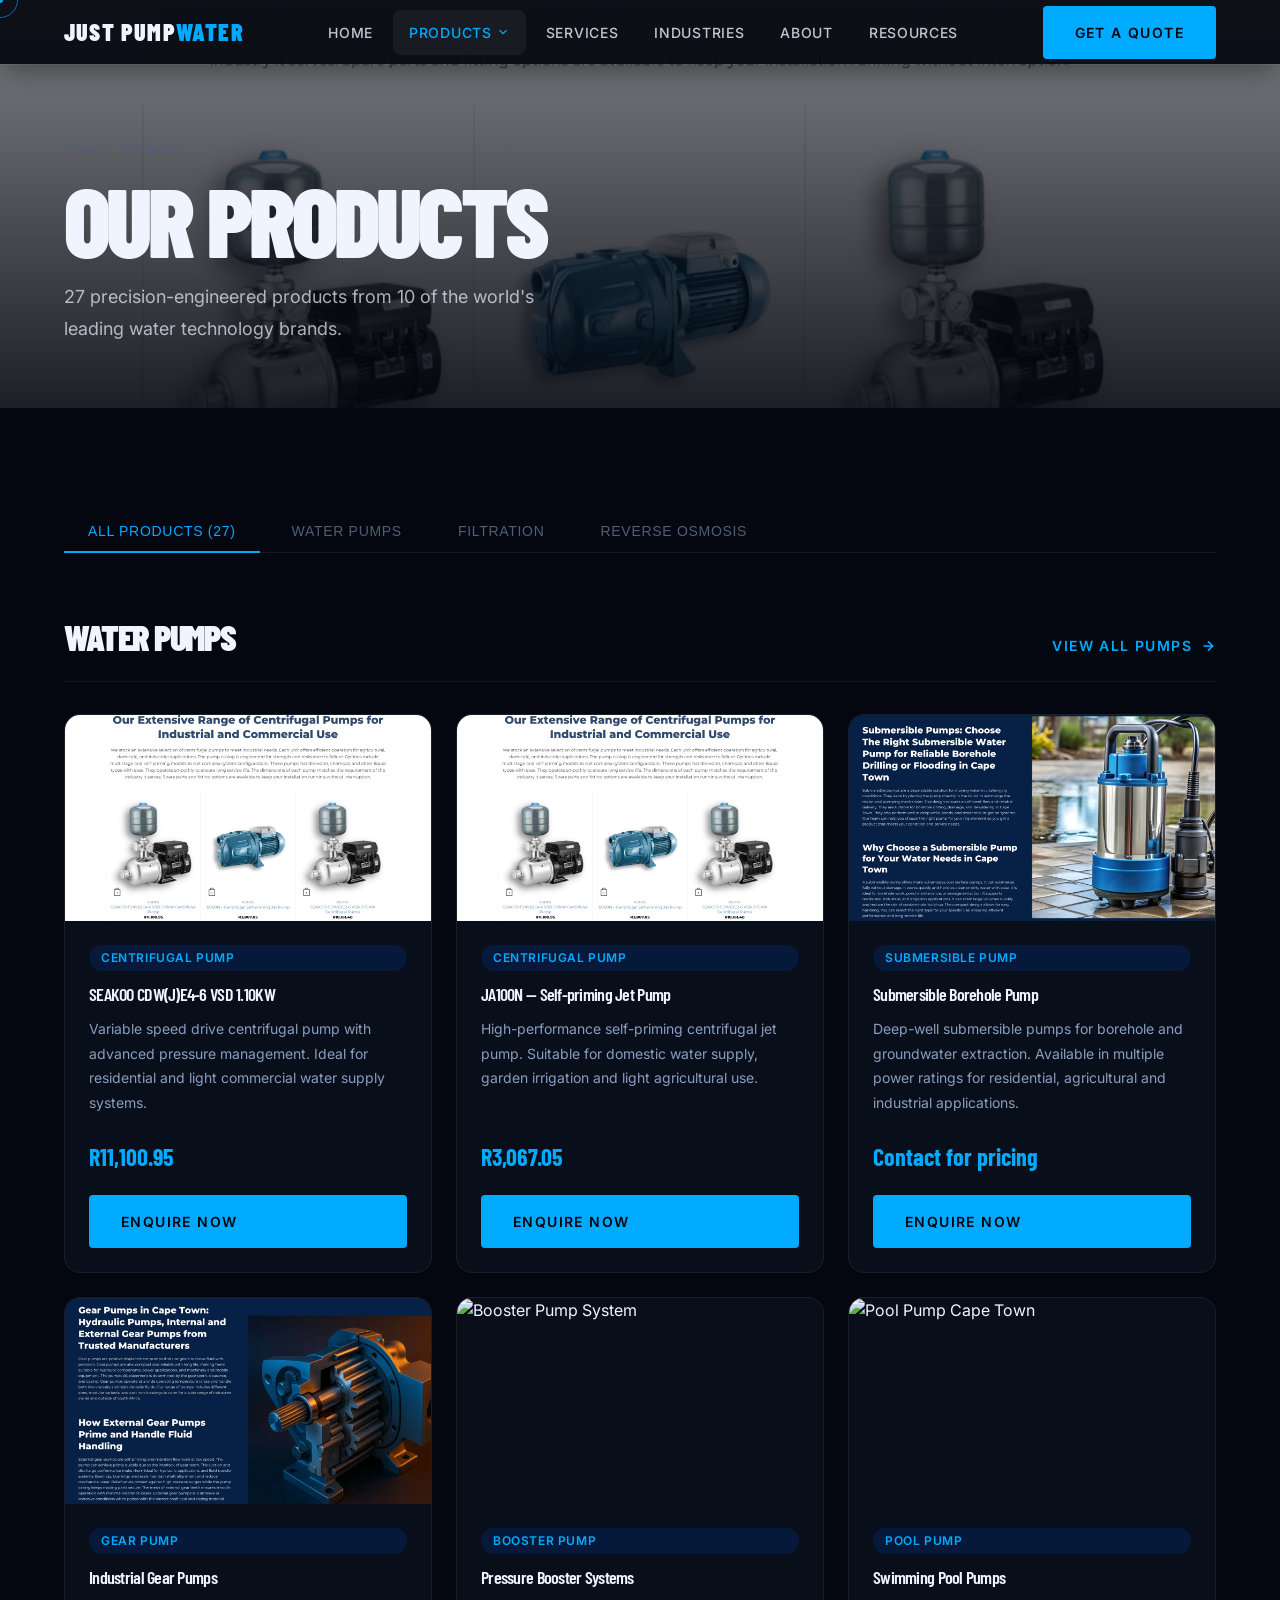
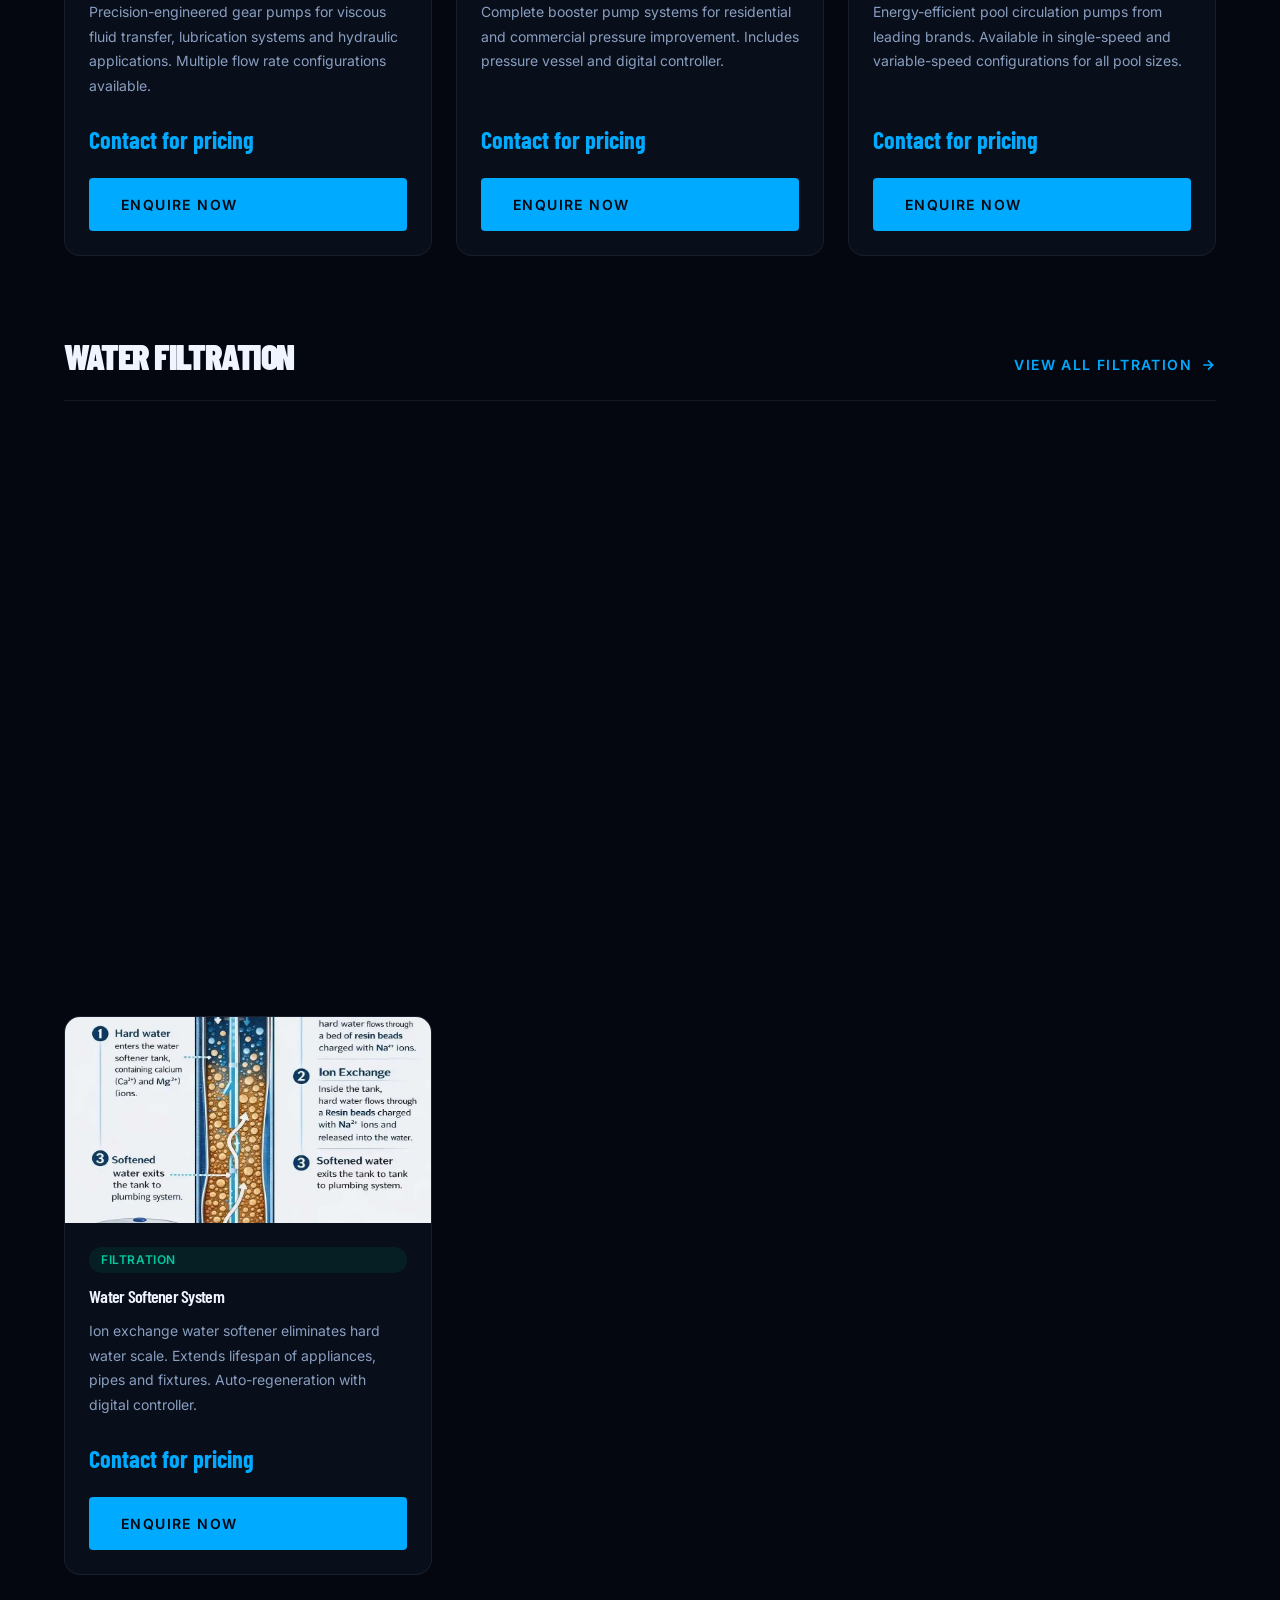
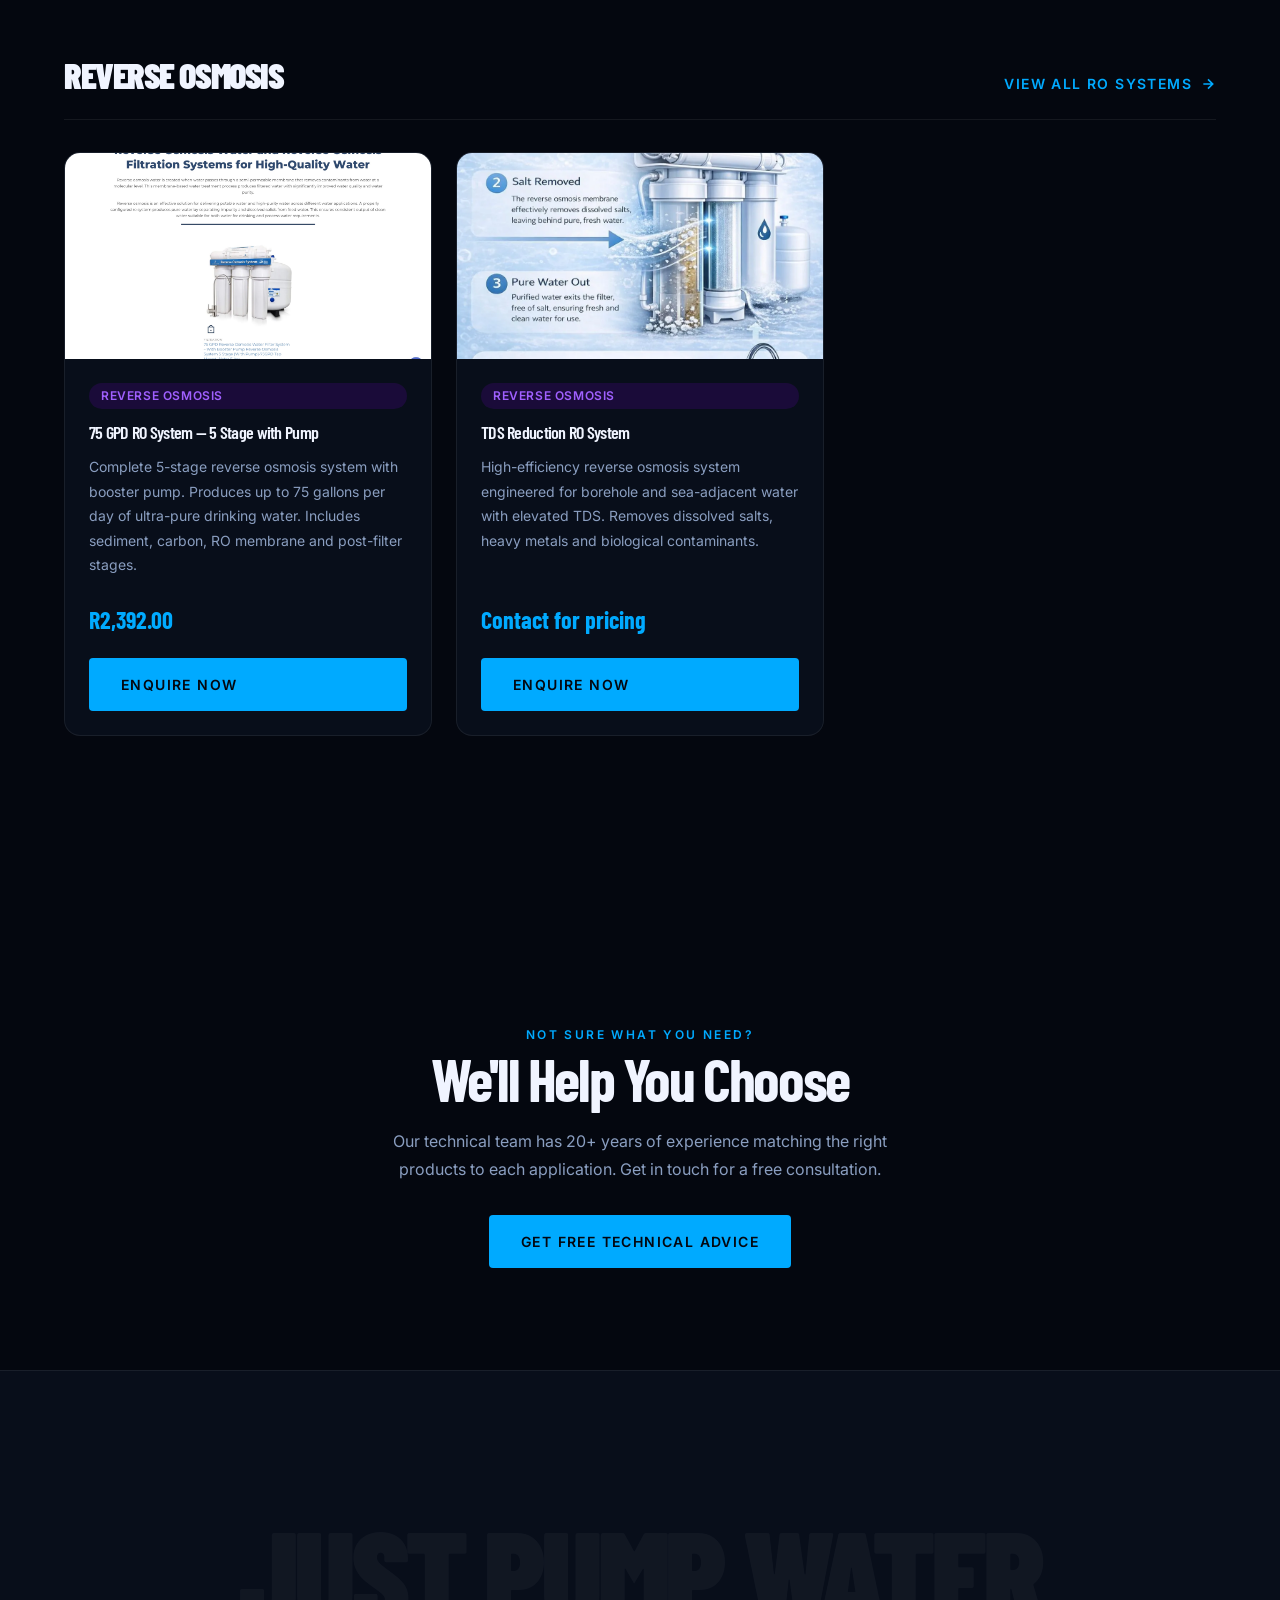
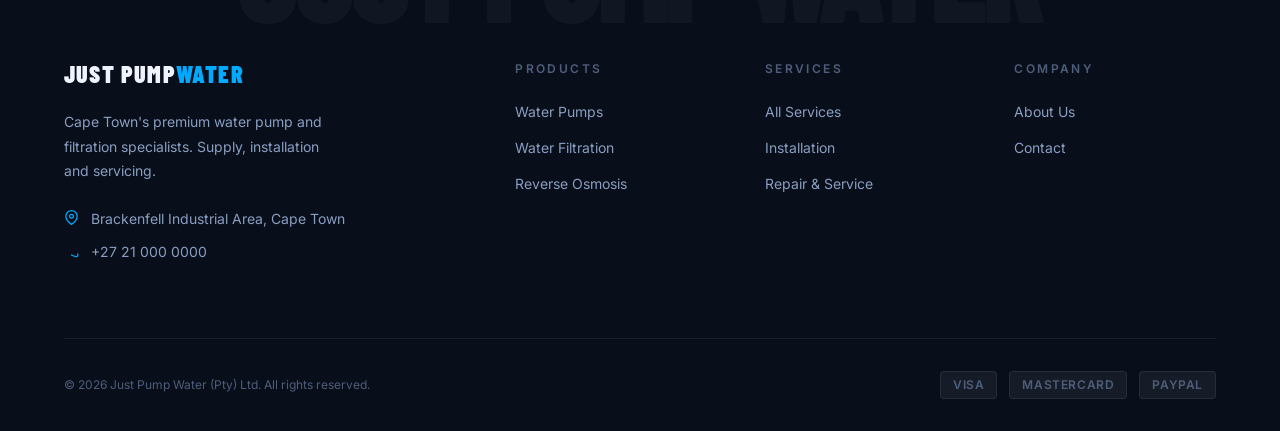
==== commit ca959ff8: "Fix products catalogue category filter tabs" ====
--- a/pages/products.html
+++ b/pages/products.html
@@ -87,9 +87,9 @@
 <section class="section products-catalogue">
   <div class="container">
 
-    <div class="catalogue-tabs" data-tabs>
+    <div class="catalogue-tabs" data-catalogue-filter>
       <div class="tab-list" role="tablist">
-        <button class="tab-btn" data-tab="all" role="tab" aria-selected="true">All Products (27)</button>
+        <button class="tab-btn is-active" data-tab="all" role="tab" aria-selected="true">All Products (27)</button>
         <button class="tab-btn" data-tab="pumps" role="tab">Water Pumps</button>
         <button class="tab-btn" data-tab="filtration" role="tab">Filtration</button>
         <button class="tab-btn" data-tab="ro" role="tab">Reverse Osmosis</button>
@@ -97,7 +97,7 @@
     </div>
 
     <!-- PUMPS CATEGORY -->
-    <div class="catalogue-section" id="pumps" data-animate="fade-up">
+    <div class="catalogue-section" id="pumps" data-category="pumps" data-animate="fade-up">
       <div class="catalogue-section-header">
         <h2>Water Pumps</h2>
         <a href="pumps.html" class="btn-arrow">
@@ -190,7 +190,7 @@
     </div>
 
     <!-- FILTRATION CATEGORY -->
-    <div class="catalogue-section" id="filtration" data-animate="fade-up">
+    <div class="catalogue-section" id="filtration" data-category="filtration" data-animate="fade-up">
       <div class="catalogue-section-header">
         <h2>Water Filtration</h2>
         <a href="filtration.html" class="btn-arrow">
@@ -257,7 +257,7 @@
     </div>
 
     <!-- REVERSE OSMOSIS CATEGORY -->
-    <div class="catalogue-section" id="reverse-osmosis-section" data-animate="fade-up">
+    <div class="catalogue-section" id="reverse-osmosis-section" data-category="ro" data-animate="fade-up">
       <div class="catalogue-section-header">
         <h2>Reverse Osmosis</h2>
         <a href="reverse-osmosis.html" class="btn-arrow">
